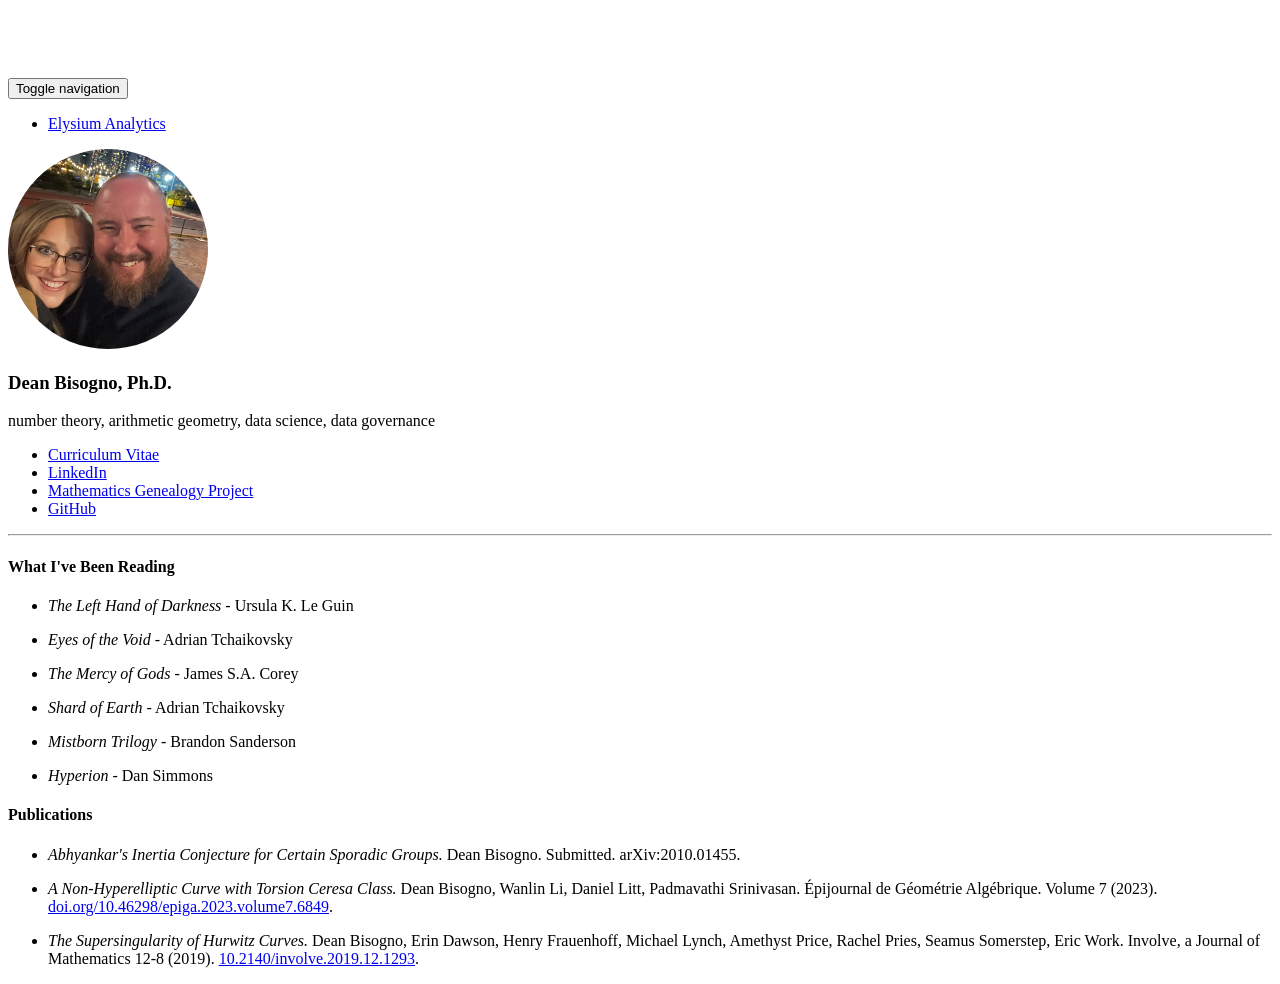
==== index.html @ 3c869a27 "fix linkedin link" ====
<!DOCTYPE html>
<html lang="en">

<head>

    <meta charset="utf-8">
    <meta http-equiv="X-UA-Compatible" content="IE=edge">
    <meta name="viewport" content="width=device-width, initial-scale=1">
    <meta name="description" content="">
    <meta name="author" content="">

    <title>Elysium Analytics</title>

    <!-- Bootstrap Core CSS -->
    <link href="css/bootstrap.min.css" rel="stylesheet">

    <!-- Custom CSS -->
    <style>
    body {
        padding-top: 70px;
        /* Required padding for .navbar-fixed-top. Remove if using .navbar-static-top. Change if height of navigation changes. */
    }
    </style>

    <!-- HTML5 Shim and Respond.js IE8 support of HTML5 elements and media queries -->
    <!-- WARNING: Respond.js doesn't work if you view the page via file:// -->
    <!--[if lt IE 9]>
        <script src="https://oss.maxcdn.com/libs/html5shiv/3.7.0/html5shiv.js"></script>
        <script src="https://oss.maxcdn.com/libs/respond.js/1.4.2/respond.min.js"></script>
    <![endif]-->

</head>

<body>

    <!-- Navigation -->
    <nav class="navbar navbar-inverse navbar-fixed-top" role="navigation">
        <div class="container">
            <!-- Brand and toggle get grouped for better mobile display -->
            <div class="navbar-header">
                <button type="button" class="navbar-toggle" data-toggle="collapse" data-target="#bs-example-navbar-collapse-1">
                    <span class="sr-only">Toggle navigation</span>
                    <span class="icon-bar"></span>
                    <span class="icon-bar"></span>
                    <span class="icon-bar"></span>
                </button>
                <!--<a class="navbar-brand" href="index.html">Dean Bisogno</a>-->
            </div>
            <!-- Collect the nav links, forms, and other content for toggling -->
            <div class="collapse navbar-collapse" id="bs-example-navbar-collapse-1">
                <ul class="nav navbar-nav">
                    <li>
                        <a href="index.html">Elysium Analytics</a>
                    </li>
<!--                     <li>
                        <a href="books.html">Books</a>
                    </li>
                    <li>
                        <a href="games.html">Games</a>
                    </li> -->
                    <!--<li>
                        <a href="contact.html">Contact</a>
                    </li>-->
                </ul>
            </div>
            <!-- /.navbar-collapse -->
        </div>
        <!-- /.container -->
    </nav>

    <!-- Page Content -->
    <div class="container">

        <div class="row">
            <div class="col-lg-3 text-center">
                <img src="images/profile_picture.jpg" alt="Dean and Elle in Tokyo" class="img-responsive" style="max-width: 200px; max-height: 200px; border-radius: 50%;">               
            </div>
            <div class="col-lg-9 text-left">
                <h3>Dean Bisogno, Ph.D.</h3>
                <p class="text-muted">number theory, arithmetic geometry, data science, data governance</p>
                <ul class="list-unstyled">
                    <li><a href="resources/Bisogno_Resume.pdf">Curriculum Vitae</a></li>
                    <li><a href="https://www.linkedin.com/in/deanbisogno/">LinkedIn</a></li>
                    <li><a href="https://www.genealogy.math.ndsu.nodak.edu/id.php?id=275363">Mathematics Genealogy Project</a></li>
                    <li><a href="https://github.com/notcoffeetable">GitHub</a></li>
                </ul>
            </div>
        </div>
        <!-- /.row -->
         <hr />
        <div class="row">
            <div class="col-lg-12 text-left">
                <h4 class="lead text-muted">What I've Been Reading</h4>
                <ul class="list-unstyled">
                    <li><p><em>The Left Hand of Darkness</em> - Ursula K. Le Guin</p>
                    <li><p><em>Eyes of the Void</em> - Adrian Tchaikovsky</p></li>
                    <li><p><em>The Mercy of Gods</em> - James S.A. Corey</p></li>
                    <li><p><em>Shard of Earth</em> - Adrian Tchaikovsky</p></li>
                    <li><p><em>Mistborn Trilogy</em> - Brandon Sanderson</p></li>
                    <li><p><em>Hyperion</em> - Dan Simmons</p></li>                    
                </ul>
            </div>
        </div>
        <div class="row">
            <div class="col-lg-12 text-left">
                <h4 class="lead text-muted">Publications</h4>
                <ul class="list-unstyled">
                    <li><p><em>Abhyankar's Inertia Conjecture for Certain Sporadic Groups.</em> Dean Bisogno. Submitted. arXiv:2010.01455.</p></li>
                    <li><p><em>A Non-Hyperelliptic Curve with Torsion Ceresa Class.</em> Dean Bisogno, Wanlin Li, Daniel Litt, Padmavathi Srinivasan. Épijournal de Géométrie Algébrique. Volume 7 (2023). <a href="https://doi.org/10.46298/epiga.2023.volume7.6849">doi.org/10.46298/epiga.2023.volume7.6849</a>.</p></li>
                    <li><p><em>The Supersingularity of Hurwitz Curves.</em> Dean Bisogno, Erin Dawson, Henry Frauenhoff, Michael Lynch, Amethyst Price, Rachel Pries, Seamus Somerstep, Eric Work. Involve, a Journal of Mathematics 12-8 (2019). <a href="https://doi.org/10.2140/involve.2019.12.1293">10.2140/involve.2019.12.1293</a>.</p></li>
                </ul>
            </div>
        </div>

    </div>
    <!-- /.container -->

    <!-- jQuery Version 1.11.1 -->
    <script src="js/jquery.js"></script>

    <!-- Bootstrap Core JavaScript -->
    <script src="js/bootstrap.min.js"></script>

</body>

</html>
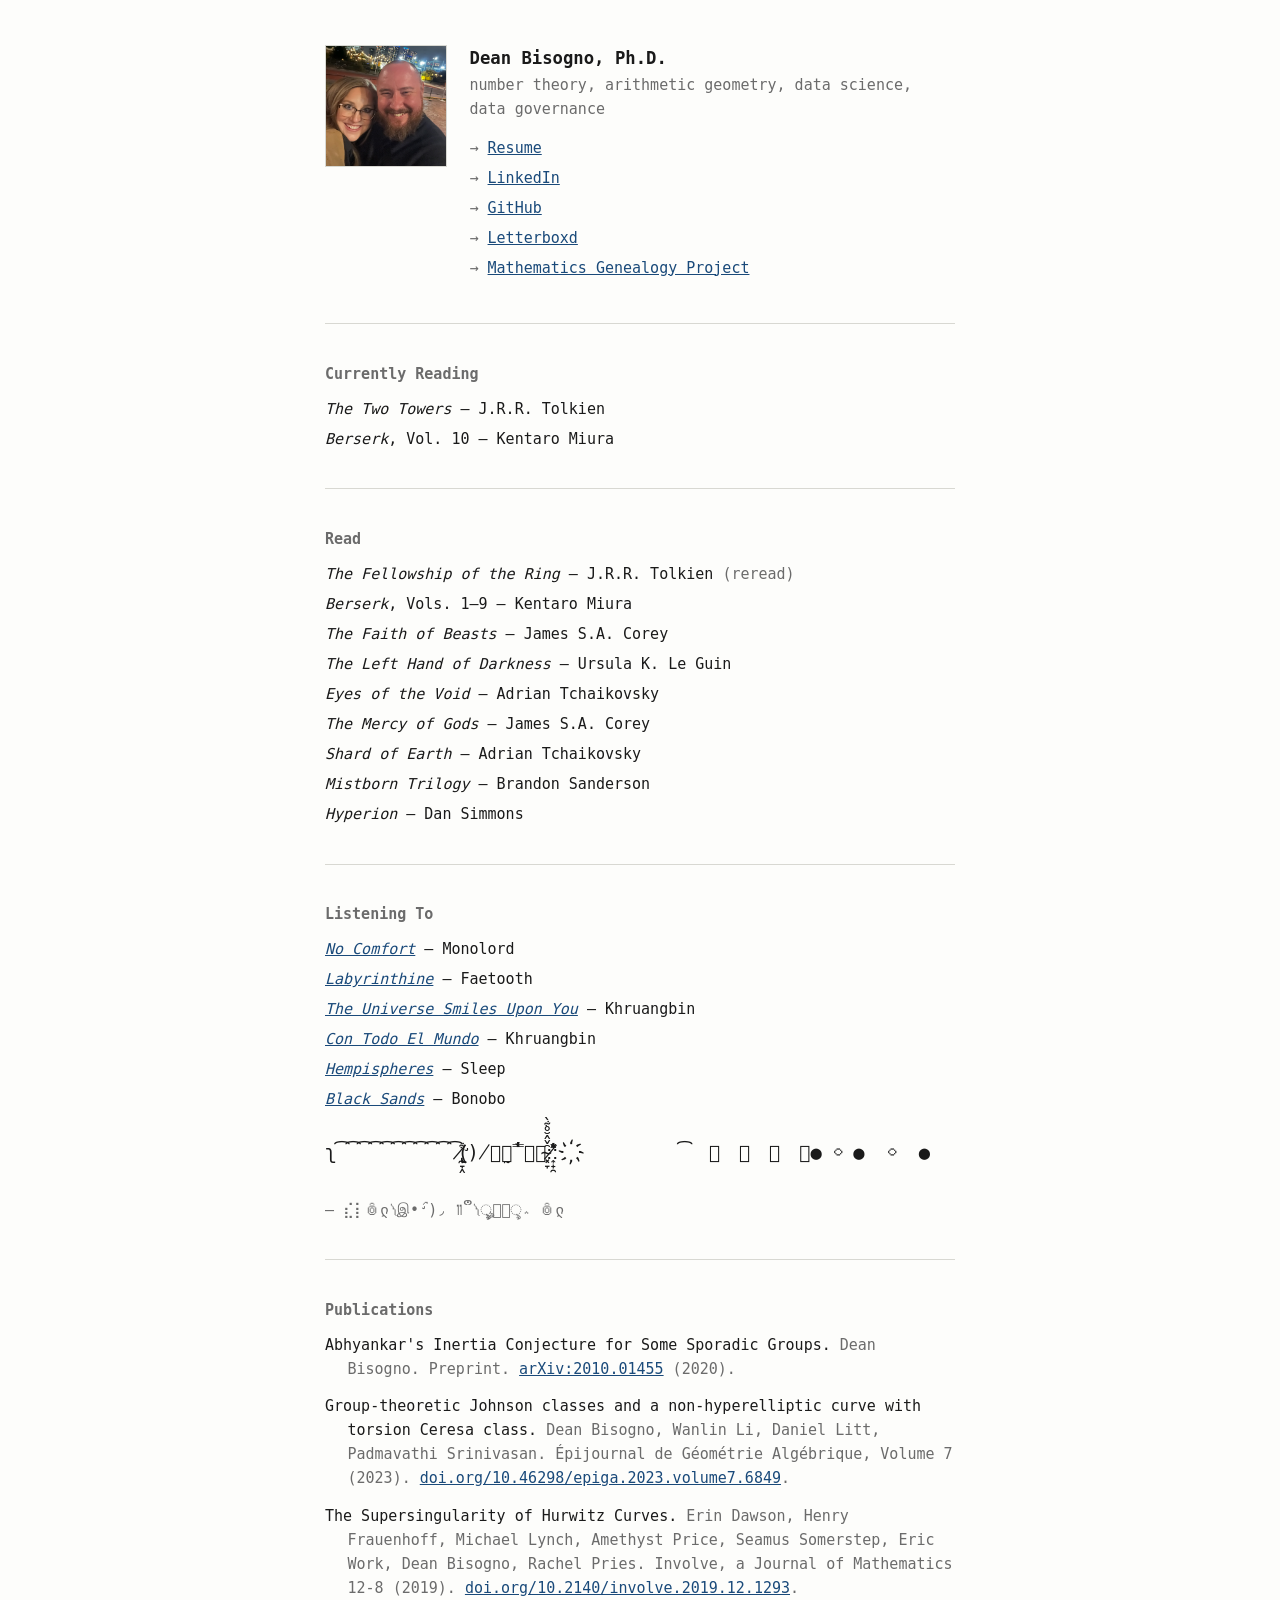
==== commit af3f11c7: "Rebuild the page by hand, drop Bootstrap and jQuery The site was Bootstrap 3.3.1 and jQuery 1.11 beh" ====
--- a/index.html
+++ b/index.html
@@ -2,124 +2,92 @@
 <html lang="en">
 
 <head>
-
     <meta charset="utf-8">
-    <meta http-equiv="X-UA-Compatible" content="IE=edge">
     <meta name="viewport" content="width=device-width, initial-scale=1">
-    <meta name="description" content="">
-    <meta name="author" content="">
-
-    <title>Elysium Analytics</title>
-
-    <!-- Bootstrap Core CSS -->
-    <link href="css/bootstrap.min.css" rel="stylesheet">
-
-    <!-- Custom CSS -->
-    <style>
-    body {
-        padding-top: 70px;
-        /* Required padding for .navbar-fixed-top. Remove if using .navbar-static-top. Change if height of navigation changes. */
-    }
-    </style>
-
-    <!-- HTML5 Shim and Respond.js IE8 support of HTML5 elements and media queries -->
-    <!-- WARNING: Respond.js doesn't work if you view the page via file:// -->
-    <!--[if lt IE 9]>
-        <script src="https://oss.maxcdn.com/libs/html5shiv/3.7.0/html5shiv.js"></script>
-        <script src="https://oss.maxcdn.com/libs/respond.js/1.4.2/respond.min.js"></script>
-    <![endif]-->
-
+    <title>Dean Bisogno</title>
+    <meta name="description" content="Dean Bisogno — number theory, arithmetic geometry, data science, data governance.">
+    <link rel="stylesheet" href="css/style.css">
 </head>
 
 <body>
 
-    <!-- Navigation -->
-    <nav class="navbar navbar-inverse navbar-fixed-top" role="navigation">
-        <div class="container">
-            <!-- Brand and toggle get grouped for better mobile display -->
-            <div class="navbar-header">
-                <button type="button" class="navbar-toggle" data-toggle="collapse" data-target="#bs-example-navbar-collapse-1">
-                    <span class="sr-only">Toggle navigation</span>
-                    <span class="icon-bar"></span>
-                    <span class="icon-bar"></span>
-                    <span class="icon-bar"></span>
-                </button>
-                <!--<a class="navbar-brand" href="index.html">Dean Bisogno</a>-->
-            </div>
-            <!-- Collect the nav links, forms, and other content for toggling -->
-            <div class="collapse navbar-collapse" id="bs-example-navbar-collapse-1">
-                <ul class="nav navbar-nav">
-                    <li>
-                        <a href="index.html">Elysium Analytics</a>
-                    </li>
-<!--                     <li>
-                        <a href="books.html">Books</a>
-                    </li>
-                    <li>
-                        <a href="games.html">Games</a>
-                    </li> -->
-                    <!--<li>
-                        <a href="contact.html">Contact</a>
-                    </li>-->
-                </ul>
-            </div>
-            <!-- /.navbar-collapse -->
+    <header class="masthead">
+        <img src="images/profile_picture.jpg" alt="Dean and Elle in Tokyo">
+        <div>
+            <h1>Dean Bisogno, Ph.D.</h1>
+            <p class="tagline">number theory, arithmetic geometry, data science, data governance</p>
+            <ul class="elsewhere">
+                <li><a href="resources/Bisogno_Resume.pdf">Resume</a></li>
+                <li><a href="https://www.linkedin.com/in/deanbisogno/">LinkedIn</a></li>
+                <li><a href="https://github.com/notcoffeetable">GitHub</a></li>
+                <li><a href="https://letterboxd.com/notcoffeetable/">Letterboxd</a></li>
+                <li><a href="https://www.genealogy.math.ndsu.nodak.edu/id.php?id=275363">Mathematics Genealogy Project</a></li>
+            </ul>
         </div>
-        <!-- /.container -->
-    </nav>
+    </header>
 
-    <!-- Page Content -->
-    <div class="container">
+    <hr>
 
-        <div class="row">
-            <div class="col-lg-3 text-center">
-                <img src="images/profile_picture.jpg" alt="Dean and Elle in Tokyo" class="img-responsive" style="max-width: 200px; max-height: 200px; border-radius: 50%;">               
-            </div>
-            <div class="col-lg-9 text-left">
-                <h3>Dean Bisogno, Ph.D.</h3>
-                <p class="text-muted">number theory, arithmetic geometry, data science, data governance</p>
-                <ul class="list-unstyled">
-                    <li><a href="resources/Bisogno_Resume.pdf">Curriculum Vitae</a></li>
-                    <li><a href="https://www.linkedin.com/in/deanbisogno/">LinkedIn</a></li>
-                    <li><a href="https://www.genealogy.math.ndsu.nodak.edu/id.php?id=275363">Mathematics Genealogy Project</a></li>
-                    <li><a href="https://github.com/notcoffeetable">GitHub</a></li>
-                </ul>
-            </div>
-        </div>
-        <!-- /.row -->
-         <hr />
-        <div class="row">
-            <div class="col-lg-12 text-left">
-                <h4 class="lead text-muted">What I've Been Reading</h4>
-                <ul class="list-unstyled">
-                    <li><p><em>The Left Hand of Darkness</em> - Ursula K. Le Guin</p>
-                    <li><p><em>Eyes of the Void</em> - Adrian Tchaikovsky</p></li>
-                    <li><p><em>The Mercy of Gods</em> - James S.A. Corey</p></li>
-                    <li><p><em>Shard of Earth</em> - Adrian Tchaikovsky</p></li>
-                    <li><p><em>Mistborn Trilogy</em> - Brandon Sanderson</p></li>
-                    <li><p><em>Hyperion</em> - Dan Simmons</p></li>                    
-                </ul>
-            </div>
-        </div>
-        <div class="row">
-            <div class="col-lg-12 text-left">
-                <h4 class="lead text-muted">Publications</h4>
-                <ul class="list-unstyled">
-                    <li><p><em>Abhyankar's Inertia Conjecture for Certain Sporadic Groups.</em> Dean Bisogno. Submitted. arXiv:2010.01455.</p></li>
-                    <li><p><em>A Non-Hyperelliptic Curve with Torsion Ceresa Class.</em> Dean Bisogno, Wanlin Li, Daniel Litt, Padmavathi Srinivasan. Épijournal de Géométrie Algébrique. Volume 7 (2023). <a href="https://doi.org/10.46298/epiga.2023.volume7.6849">doi.org/10.46298/epiga.2023.volume7.6849</a>.</p></li>
-                    <li><p><em>The Supersingularity of Hurwitz Curves.</em> Dean Bisogno, Erin Dawson, Henry Frauenhoff, Michael Lynch, Amethyst Price, Rachel Pries, Seamus Somerstep, Eric Work. Involve, a Journal of Mathematics 12-8 (2019). <a href="https://doi.org/10.2140/involve.2019.12.1293">10.2140/involve.2019.12.1293</a>.</p></li>
-                </ul>
-            </div>
-        </div>
+    <section>
+        <h2>Currently Reading</h2>
+        <ul>
+            <li><em>The Two Towers</em> — J.R.R. Tolkien</li>
+            <li><em>Berserk</em>, Vol. 10 — Kentaro Miura</li>
+        </ul>
+    </section>
 
-    </div>
-    <!-- /.container -->
+    <hr>
 
-    <!-- jQuery Version 1.11.1 -->
-    <script src="js/jquery.js"></script>
+    <section>
+        <h2>Read</h2>
+        <ul>
+            <li><em>The Fellowship of the Ring</em> — J.R.R. Tolkien <span class="note">(reread)</span></li>
+            <li><em>Berserk</em>, Vols. 1–9 — Kentaro Miura</li>
+            <li><em>The Faith of Beasts</em> — James S.A. Corey</li>
+            <li><em>The Left Hand of Darkness</em> — Ursula K. Le Guin</li>
+            <li><em>Eyes of the Void</em> — Adrian Tchaikovsky</li>
+            <li><em>The Mercy of Gods</em> — James S.A. Corey</li>
+            <li><em>Shard of Earth</em> — Adrian Tchaikovsky</li>
+            <li><em>Mistborn Trilogy</em> — Brandon Sanderson</li>
+            <li><em>Hyperion</em> — Dan Simmons</li>
+        </ul>
+    </section>
 
-    <!-- Bootstrap Core JavaScript -->
-    <script src="js/bootstrap.min.js"></script>
+    <hr>
+
+    <section>
+        <h2>Listening To</h2>
+        <ul>
+            <li><a href="https://monolord.bandcamp.com/album/no-comfort"><em>No Comfort</em></a> — Monolord</li>
+            <li><a href="https://faetooth.bandcamp.com/album/labyrinthine"><em>Labyrinthine</em></a> — Faetooth</li>
+            <li><a href="https://khruangbin.bandcamp.com/album/the-universe-smiles-upon-you"><em>The Universe Smiles Upon You</em></a> — Khruangbin</li>
+            <li><a href="https://khruangbin.bandcamp.com/album/con-todo-el-mundo-world-ex-n-s-america"><em>Con Todo El Mundo</em></a> — Khruangbin</li>
+            <li><a href="https://sleep.bandcamp.com/album/hempispheres"><em>Hempispheres</em></a> — Sleep</li>
+            <li><a href="https://bonobomusic.bandcamp.com/album/black-sands"><em>Black Sands</em></a> — Bonobo</li>
+            <li class="art-entry">
+                <a class="art-link" href="https://00000ooooo.bandcamp.com/album/--5" aria-label="Bandcamp title 00000ooooo"><span class="art-title" aria-hidden="true">ʅ͡͡͡͡͡͡͡͡͡͡͡(̸̢̛̼̞̭͋ͅ)̸͚̰͛̔̾̀̿͒͂:̴͓̞̑̌̂̆̊͋̀:̸͎̟̯̂̓̌　҉　　　　　͡　͞　͞　͞　҉● ࿀ ●  ࿀  ●　　　҉⃝ 　　　⃝͢ ͞　　　͘　͞⃝̕ ͢　　　　̛　⃝ 　　　̸　̡　　͢⃝̧ 　͡　͡　　̀　̧　̢⃝͜ 　 　҉　　͞　͞　⃝͞ 　͞　͡⃝  ⃝҉҈҉҈҉҈҉҈҉҈҉ :̶̢͙͙͕̠̩͆(̷̮͍͚̫͚͂̍)̵̳̗̊(　̟̞̝̜̙̘̗̖҉̵̴̨̧̢̡̼̻̺̹̳̲̱̰̯̮̭̬̫̪̩̦̥</span></a>
+                <span class="art-by">— ⣎⡇ꉺლ༽இ•̛)ྀ◞ ༎ຶ ༽ৣৢ؞ৢ؞ؖ ꉺლ</span>
+            </li>
+        </ul>
+    </section>
+
+    <hr>
+
+    <section>
+        <h2>Publications</h2>
+        <ul class="bib">
+            <li><cite>Abhyankar's Inertia Conjecture for Some Sporadic Groups.</cite>
+                Dean Bisogno. Preprint. <a href="https://arxiv.org/abs/2010.01455">arXiv:2010.01455</a> (2020).</li>
+            <li><cite>Group-theoretic Johnson classes and a non-hyperelliptic curve with torsion Ceresa class.</cite>
+                Dean Bisogno, Wanlin Li, Daniel Litt, Padmavathi Srinivasan.
+                Épijournal de Géométrie Algébrique, Volume 7 (2023).
+                <a href="https://doi.org/10.46298/epiga.2023.volume7.6849">doi.org/10.46298/epiga.2023.volume7.6849</a>.</li>
+            <li><cite>The Supersingularity of Hurwitz Curves.</cite>
+                Erin Dawson, Henry Frauenhoff, Michael Lynch, Amethyst Price, Seamus Somerstep, Eric Work, Dean Bisogno, Rachel Pries.
+                Involve, a Journal of Mathematics 12-8 (2019).
+                <a href="https://doi.org/10.2140/involve.2019.12.1293">doi.org/10.2140/involve.2019.12.1293</a>.</li>
+        </ul>
+    </section>
 
 </body>
 
--- a/css/style.css
+++ b/css/style.css
@@ -0,0 +1,176 @@
+/* elysiumanalytics.io — one stylesheet, no framework. */
+
+:root {
+    --ink:   #1a1a1a;
+    --paper: #fdfdfb;
+    --faint: #6b6b6b;
+    --rule:  #d8d8d2;
+    --link:  #1a4a7a;
+}
+
+@media (prefers-color-scheme: dark) {
+    :root {
+        --ink:   #dcdcd6;
+        --paper: #16171a;
+        --faint: #8f8f88;
+        --rule:  #33343a;
+        --link:  #8ab4dd;
+    }
+}
+
+body {
+    font-family: "SF Mono", SFMono-Regular, Menlo, Consolas, "DejaVu Sans Mono", monospace;
+    font-size: 15px;
+    line-height: 1.6;
+    color: var(--ink);
+    background: var(--paper);
+    max-width: 42em;
+    margin: 0 auto;
+    padding: 3em 1.5em 5em;
+    overflow-wrap: break-word;
+}
+
+h1 {
+    font-size: 1.15em;
+    font-weight: bold;
+    margin: 0;
+}
+
+h2 {
+    font-size: 1em;
+    font-weight: bold;
+    color: var(--faint);
+    margin: 0 0 0.75em;
+}
+
+p {
+    margin: 0 0 0.4em;
+}
+
+a {
+    color: var(--link);
+}
+
+a:hover {
+    text-decoration: none;
+}
+
+.bib a {
+    overflow-wrap: anywhere;
+}
+
+hr {
+    border: 0;
+    border-top: 1px solid var(--rule);
+    margin: 2.5em 0;
+}
+
+ul {
+    list-style: none;
+    margin: 0;
+    padding: 0;
+}
+
+li {
+    margin-bottom: 0.4em;
+}
+
+.note {
+    color: var(--faint);
+}
+
+.tagline {
+    color: var(--faint);
+    margin-bottom: 1em;
+}
+
+/* Header: photo beside the name, stacking on narrow screens. */
+.masthead {
+    display: flex;
+    gap: 1.5em;
+    align-items: flex-start;
+    flex-wrap: wrap;
+}
+
+.masthead img {
+    width: 120px;
+    height: 120px;
+    object-fit: cover;
+    border: 1px solid var(--rule);
+}
+
+.masthead div {
+    flex: 1 1 18em;
+}
+
+.elsewhere li::before {
+    content: "\2192\00a0";
+    color: var(--faint);
+}
+
+/* Publications: hanging indent, the way a bibliography sets. */
+.bib li {
+    padding-left: 1.5em;
+    text-indent: -1.5em;
+    margin-bottom: 0.9em;
+    color: var(--faint);
+}
+
+.bib cite {
+    font-style: normal;
+    color: var(--ink);
+}
+
+/* Narrow screens: stack the masthead, tighten the gutters. */
+@media (max-width: 30em) {
+    body {
+        padding: 2em 1.1em 4em;
+    }
+
+    .masthead {
+        gap: 1em;
+    }
+
+    .masthead img {
+        width: 96px;
+        height: 96px;
+    }
+
+    .bib li {
+        padding-left: 1em;
+        text-indent: -1em;
+    }
+}
+
+/* One album's title is Unicode art. The spacing and the stacked combining
+   marks are the piece, so preserve them exactly: pre-formatted, free to
+   scroll sideways, and padded enough that 17 stacked descenders clear the
+   line below instead of colliding with it. */
+.art-entry {
+    margin-bottom: 0.4em;
+}
+
+.art-title {
+    display: block;
+    white-space: pre;
+    overflow-x: auto;
+    overflow-y: visible;
+    line-height: 1;
+    font-size: 1.25em;
+    padding: 1.4em 0 3em;
+}
+
+.art-link {
+    text-decoration: none;
+    color: var(--ink);
+}
+
+.art-link:hover .art-title {
+    color: var(--link);
+}
+
+.art-by {
+    display: block;
+    color: var(--faint);
+    margin-top: -1.4em;
+}
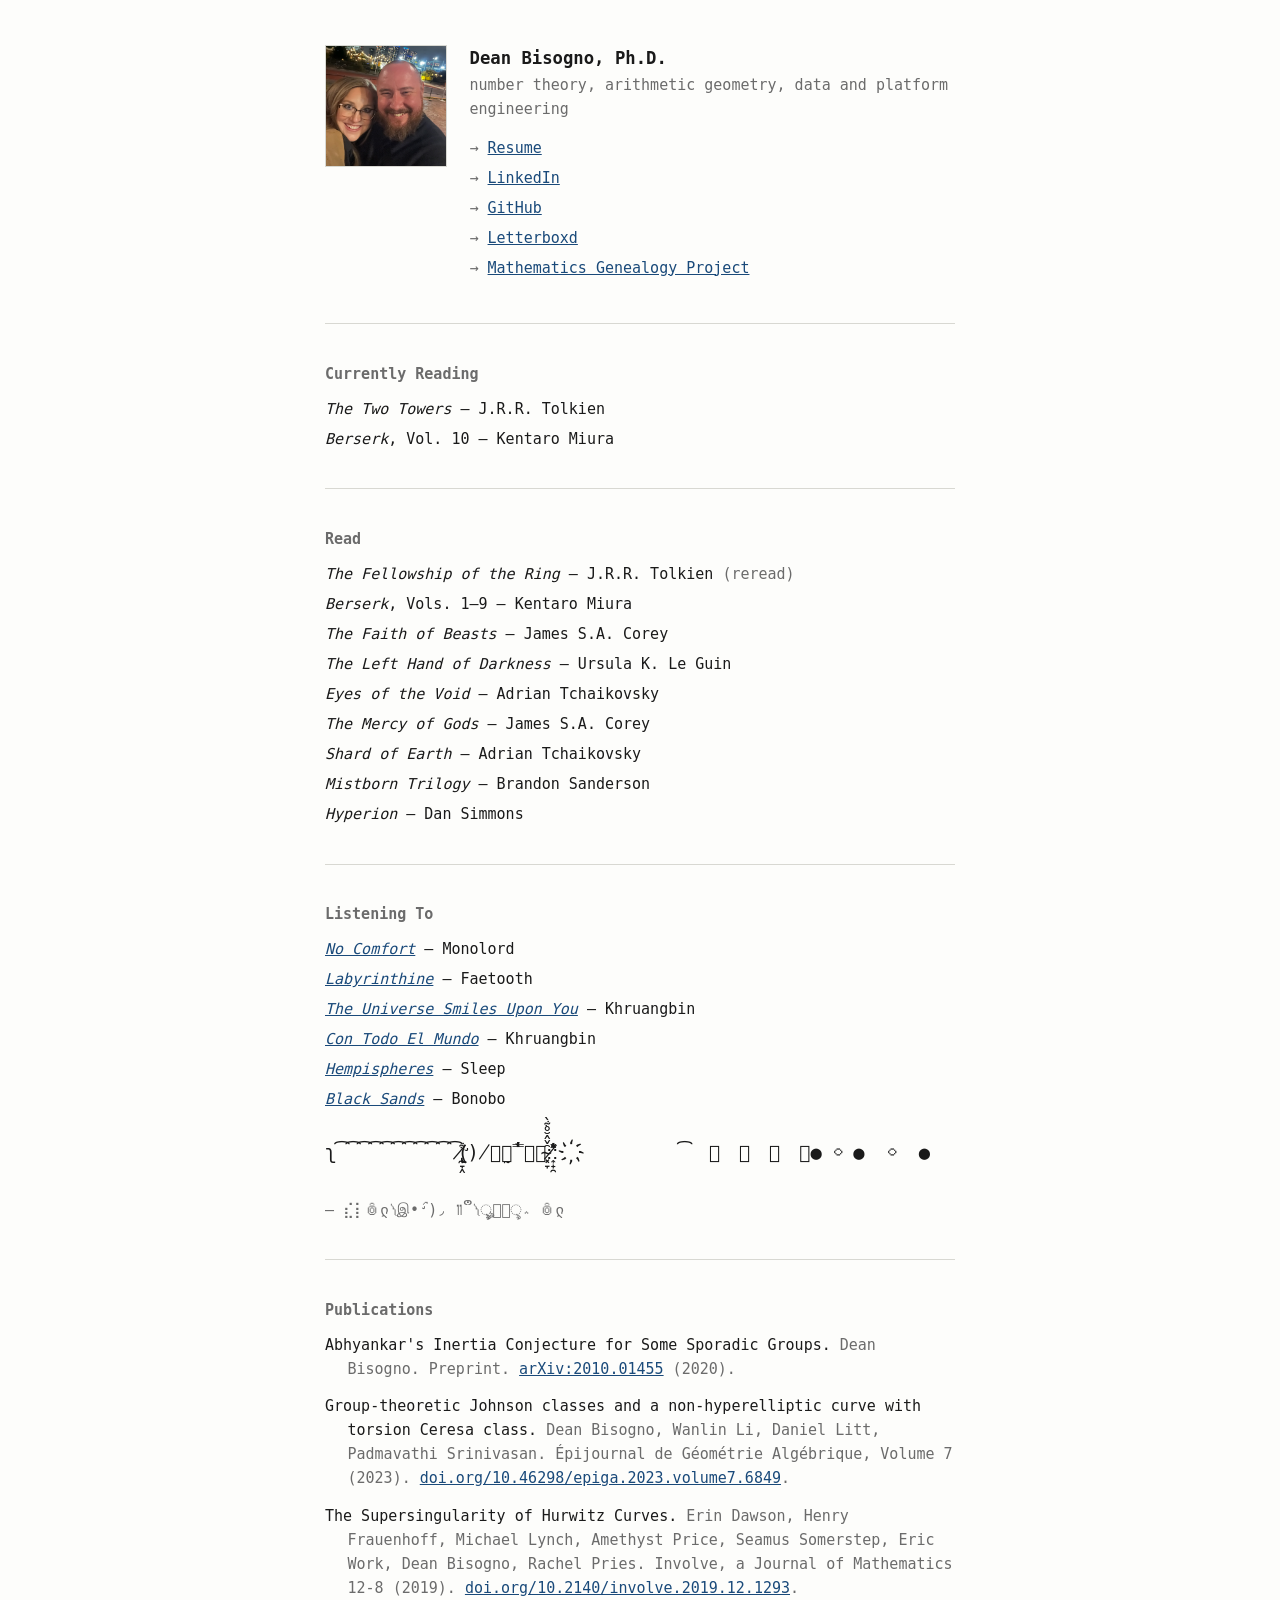
==== commit edd600a6: "Update tagline to data and platform engineering Drops "data science, data governance", which no long" ====
--- a/index.html
+++ b/index.html
@@ -5,7 +5,7 @@
     <meta charset="utf-8">
     <meta name="viewport" content="width=device-width, initial-scale=1">
     <title>Dean Bisogno</title>
-    <meta name="description" content="Dean Bisogno — number theory, arithmetic geometry, data science, data governance.">
+    <meta name="description" content="Dean Bisogno — number theory, arithmetic geometry, data and platform engineering.">
     <link rel="stylesheet" href="css/style.css">
 </head>
 
@@ -15,7 +15,7 @@
         <img src="images/profile_picture.jpg" alt="Dean and Elle in Tokyo">
         <div>
             <h1>Dean Bisogno, Ph.D.</h1>
-            <p class="tagline">number theory, arithmetic geometry, data science, data governance</p>
+            <p class="tagline">number theory, arithmetic geometry, data and platform engineering</p>
             <ul class="elsewhere">
                 <li><a href="resources/Bisogno_Resume.pdf">Resume</a></li>
                 <li><a href="https://www.linkedin.com/in/deanbisogno/">LinkedIn</a></li>
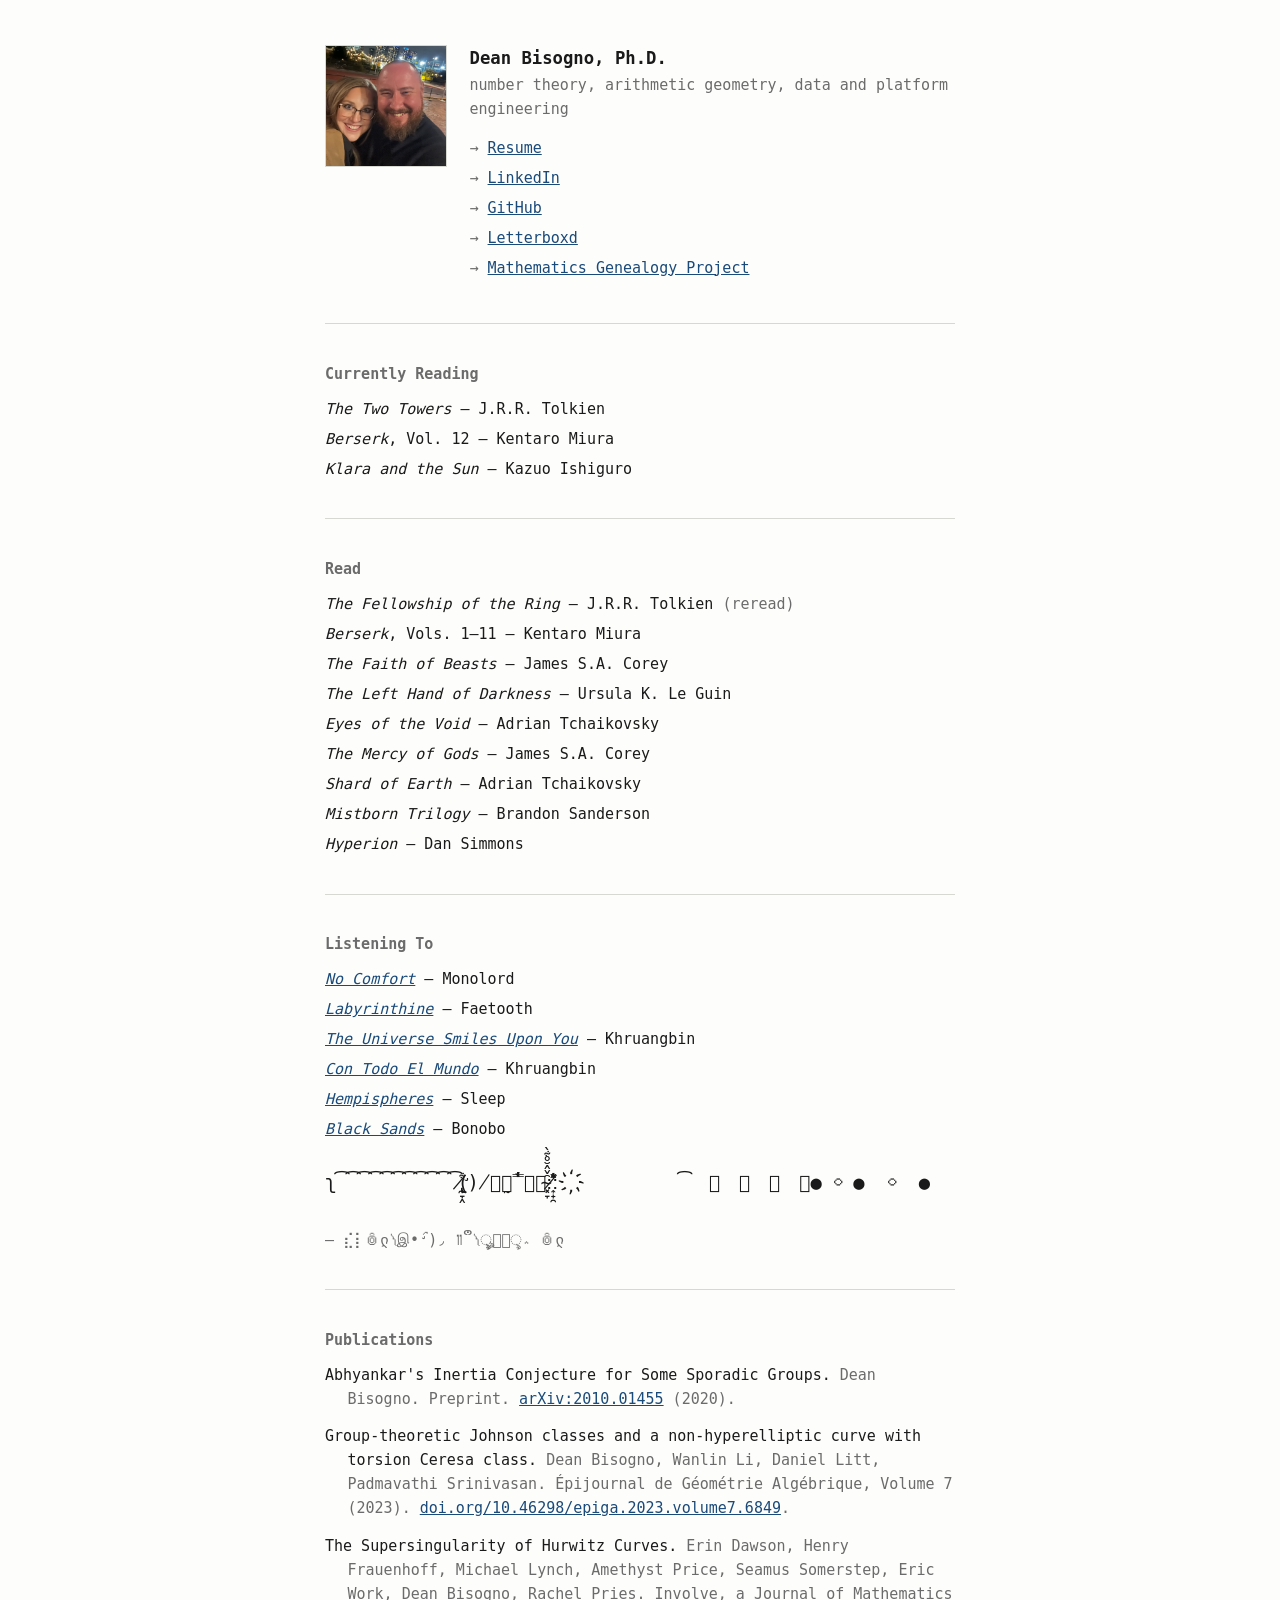
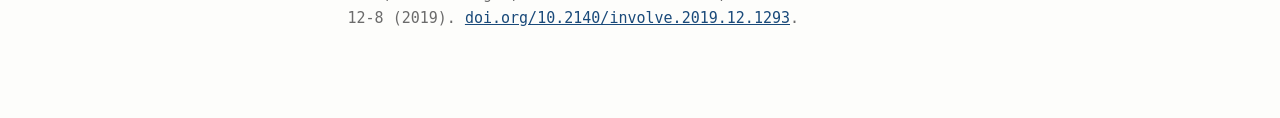
==== commit fd0885f8: "update reading list" ====
--- a/index.html
+++ b/index.html
@@ -32,7 +32,8 @@
         <h2>Currently Reading</h2>
         <ul>
             <li><em>The Two Towers</em> — J.R.R. Tolkien</li>
-            <li><em>Berserk</em>, Vol. 10 — Kentaro Miura</li>
+            <li><em>Berserk</em>, Vol. 12 — Kentaro Miura</li>
+            <li><em>Klara and the Sun</em> — Kazuo Ishiguro</li>
         </ul>
     </section>
 
@@ -42,7 +43,7 @@
         <h2>Read</h2>
         <ul>
             <li><em>The Fellowship of the Ring</em> — J.R.R. Tolkien <span class="note">(reread)</span></li>
-            <li><em>Berserk</em>, Vols. 1–9 — Kentaro Miura</li>
+            <li><em>Berserk</em>, Vols. 1–11 — Kentaro Miura</li>
             <li><em>The Faith of Beasts</em> — James S.A. Corey</li>
             <li><em>The Left Hand of Darkness</em> — Ursula K. Le Guin</li>
             <li><em>Eyes of the Void</em> — Adrian Tchaikovsky</li>
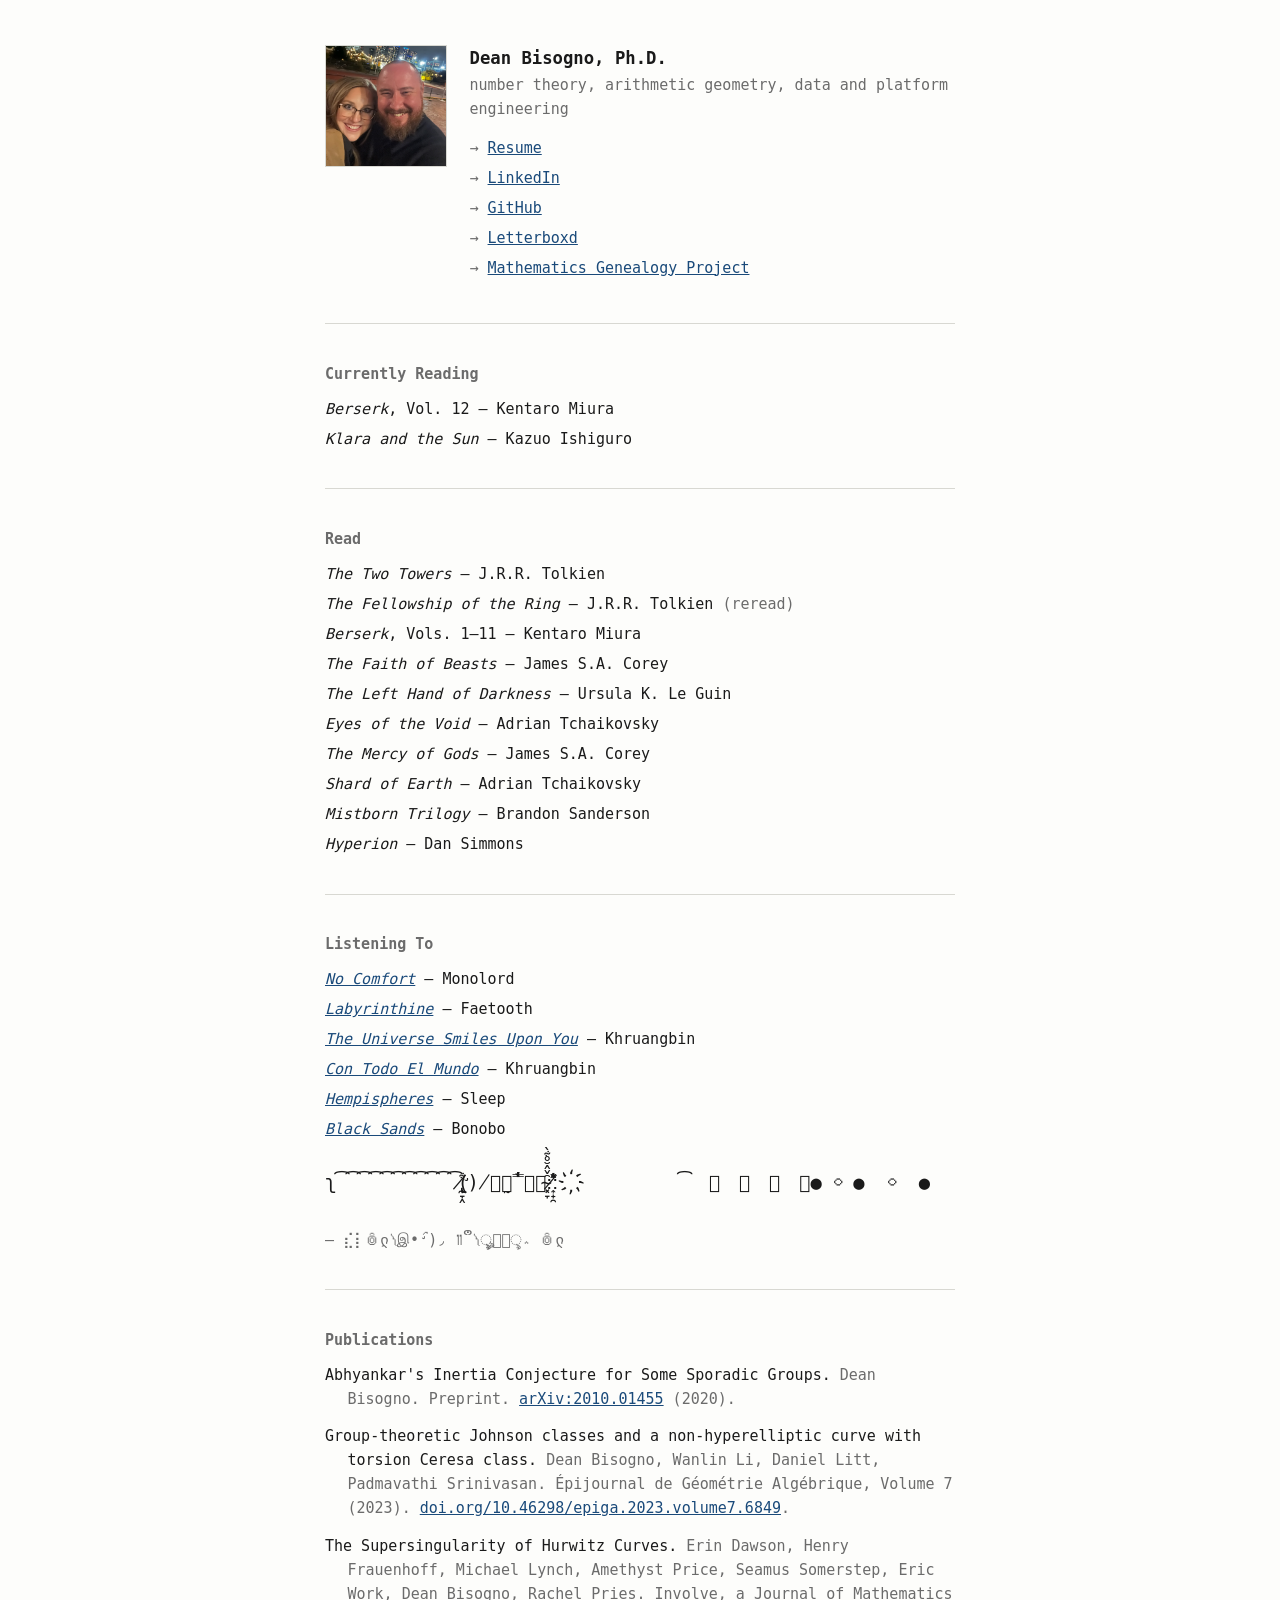
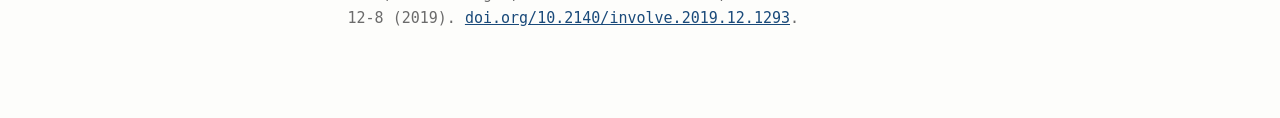
==== commit cefbc325: "update reading list" ====
--- a/index.html
+++ b/index.html
@@ -31,7 +31,6 @@
     <section>
         <h2>Currently Reading</h2>
         <ul>
-            <li><em>The Two Towers</em> — J.R.R. Tolkien</li>
             <li><em>Berserk</em>, Vol. 12 — Kentaro Miura</li>
             <li><em>Klara and the Sun</em> — Kazuo Ishiguro</li>
         </ul>
@@ -42,6 +41,7 @@
     <section>
         <h2>Read</h2>
         <ul>
+            <li><em>The Two Towers</em> — J.R.R. Tolkien</li>
             <li><em>The Fellowship of the Ring</em> — J.R.R. Tolkien <span class="note">(reread)</span></li>
             <li><em>Berserk</em>, Vols. 1–11 — Kentaro Miura</li>
             <li><em>The Faith of Beasts</em> — James S.A. Corey</li>
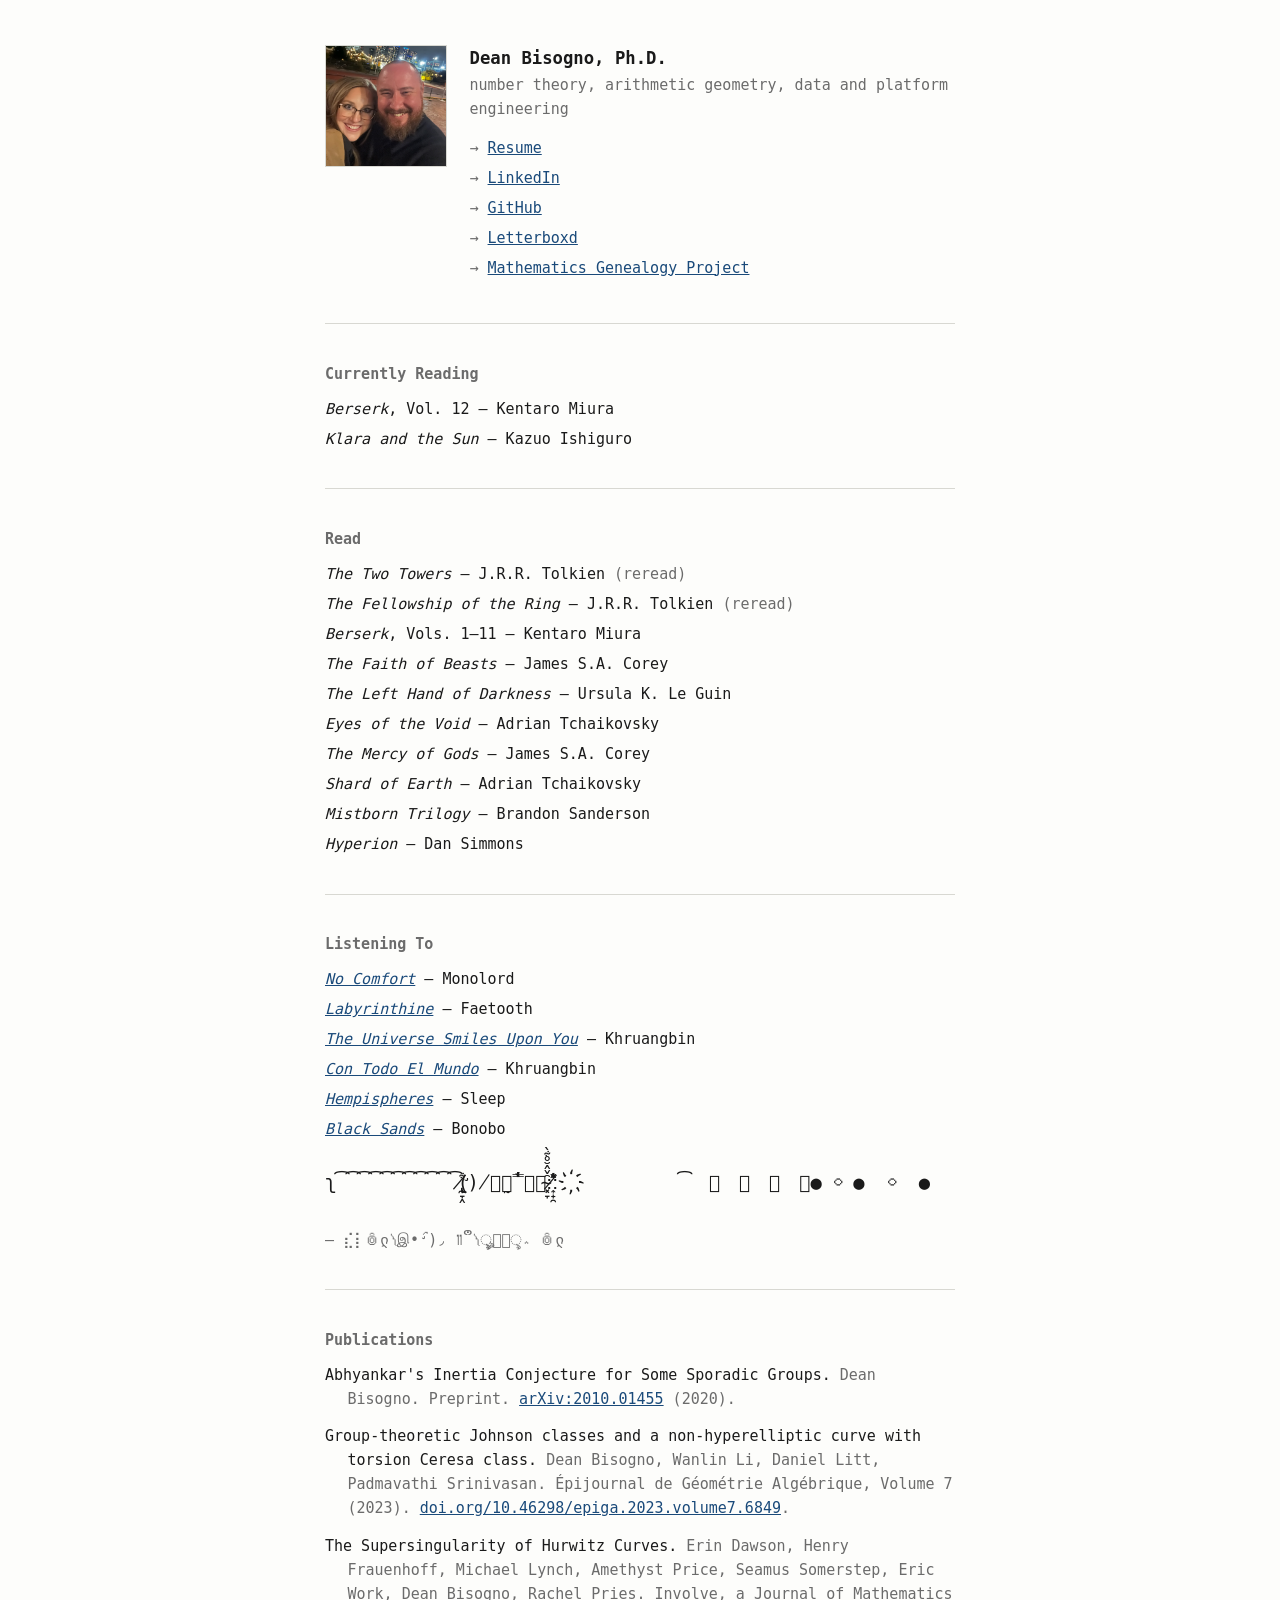
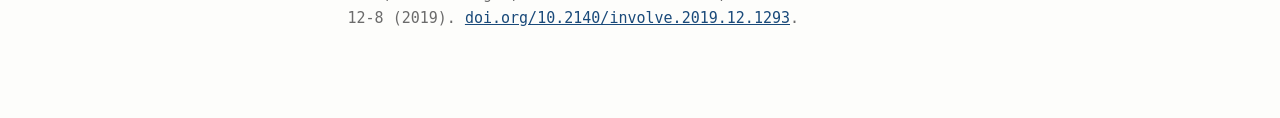
==== commit 441f28fd: "missed note" ====
--- a/index.html
+++ b/index.html
@@ -41,7 +41,7 @@
     <section>
         <h2>Read</h2>
         <ul>
-            <li><em>The Two Towers</em> — J.R.R. Tolkien</li>
+            <li><em>The Two Towers</em> — J.R.R. Tolkien <span class="note">(reread)</span></li>
             <li><em>The Fellowship of the Ring</em> — J.R.R. Tolkien <span class="note">(reread)</span></li>
             <li><em>Berserk</em>, Vols. 1–11 — Kentaro Miura</li>
             <li><em>The Faith of Beasts</em> — James S.A. Corey</li>
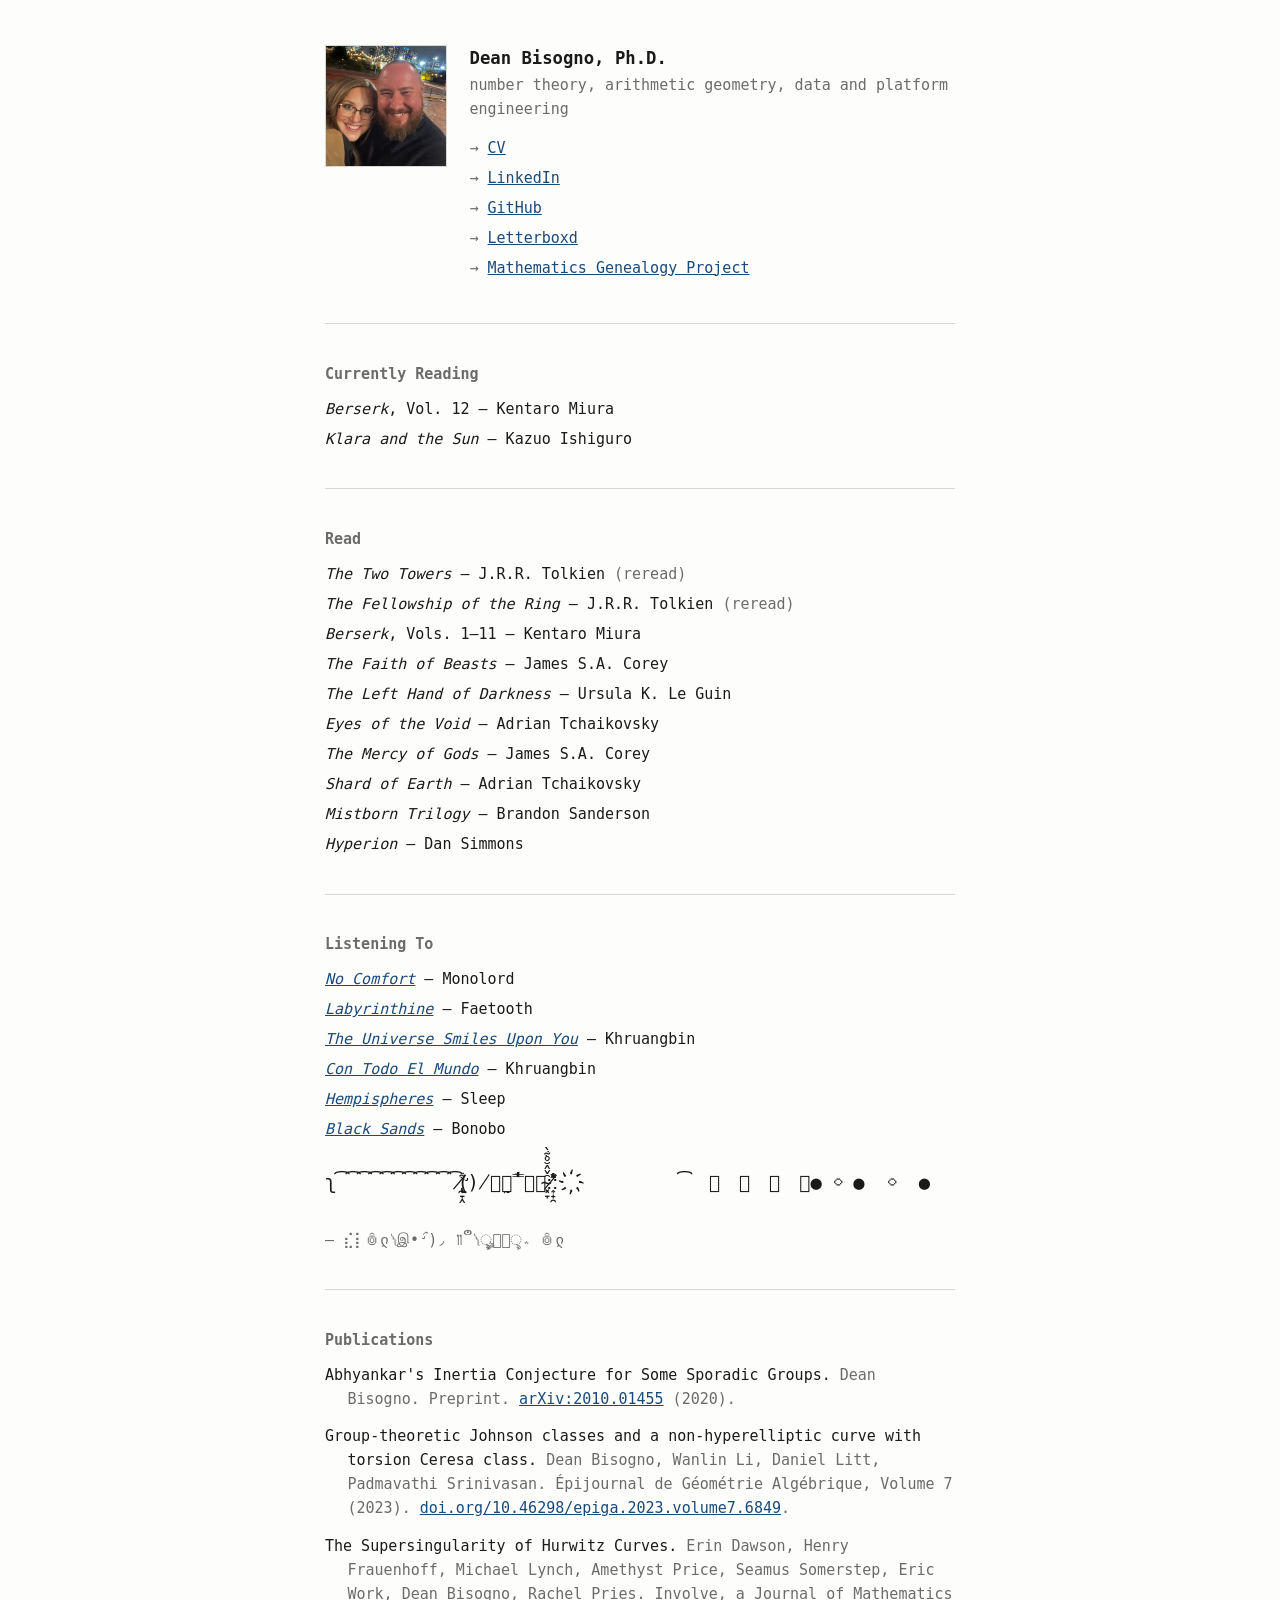
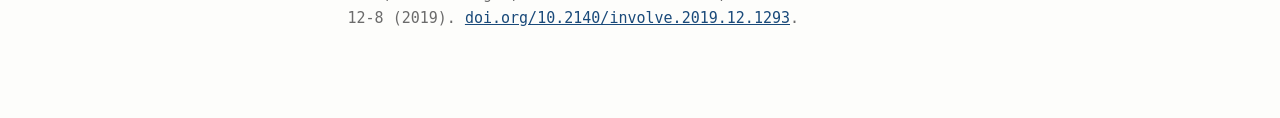
==== commit a09501d8: "Replace the resume with the long-form CV" ====
--- a/index.html
+++ b/index.html
@@ -17,7 +17,7 @@
             <h1>Dean Bisogno, Ph.D.</h1>
             <p class="tagline">number theory, arithmetic geometry, data and platform engineering</p>
             <ul class="elsewhere">
-                <li><a href="resources/Bisogno_Resume.pdf">Resume</a></li>
+                <li><a href="resources/Bisogno_CV.pdf">CV</a></li>
                 <li><a href="https://www.linkedin.com/in/deanbisogno/">LinkedIn</a></li>
                 <li><a href="https://github.com/notcoffeetable">GitHub</a></li>
                 <li><a href="https://letterboxd.com/notcoffeetable/">Letterboxd</a></li>
--- a/css/style.css
+++ b/css/style.css
@@ -1,4 +1,4 @@
-/* elysiumanalytics.io — one stylesheet, no framework. */
+/* elysiumanalytics.io stylesheet */
 
 :root {
     --ink:   #1a1a1a;
@@ -84,7 +84,7 @@
     margin-bottom: 1em;
 }
 
-/* Header: photo beside the name, stacking on narrow screens. */
+/* Header */
 .masthead {
     display: flex;
     gap: 1.5em;
@@ -108,7 +108,7 @@
     color: var(--faint);
 }
 
-/* Publications: hanging indent, the way a bibliography sets. */
+/* Publications: hanging indent */
 .bib li {
     padding-left: 1.5em;
     text-indent: -1.5em;
@@ -121,7 +121,7 @@
     color: var(--ink);
 }
 
-/* Narrow screens: stack the masthead, tighten the gutters. */
+/* Narrow screens */
 @media (max-width: 30em) {
     body {
         padding: 2em 1.1em 4em;
@@ -142,10 +142,7 @@
     }
 }
 
-/* One album's title is Unicode art. The spacing and the stacked combining
-   marks are the piece, so preserve them exactly: pre-formatted, free to
-   scroll sideways, and padded enough that 17 stacked descenders clear the
-   line below instead of colliding with it. */
+/* special formatting for OoOoo album */
 .art-entry {
     margin-bottom: 0.4em;
 }
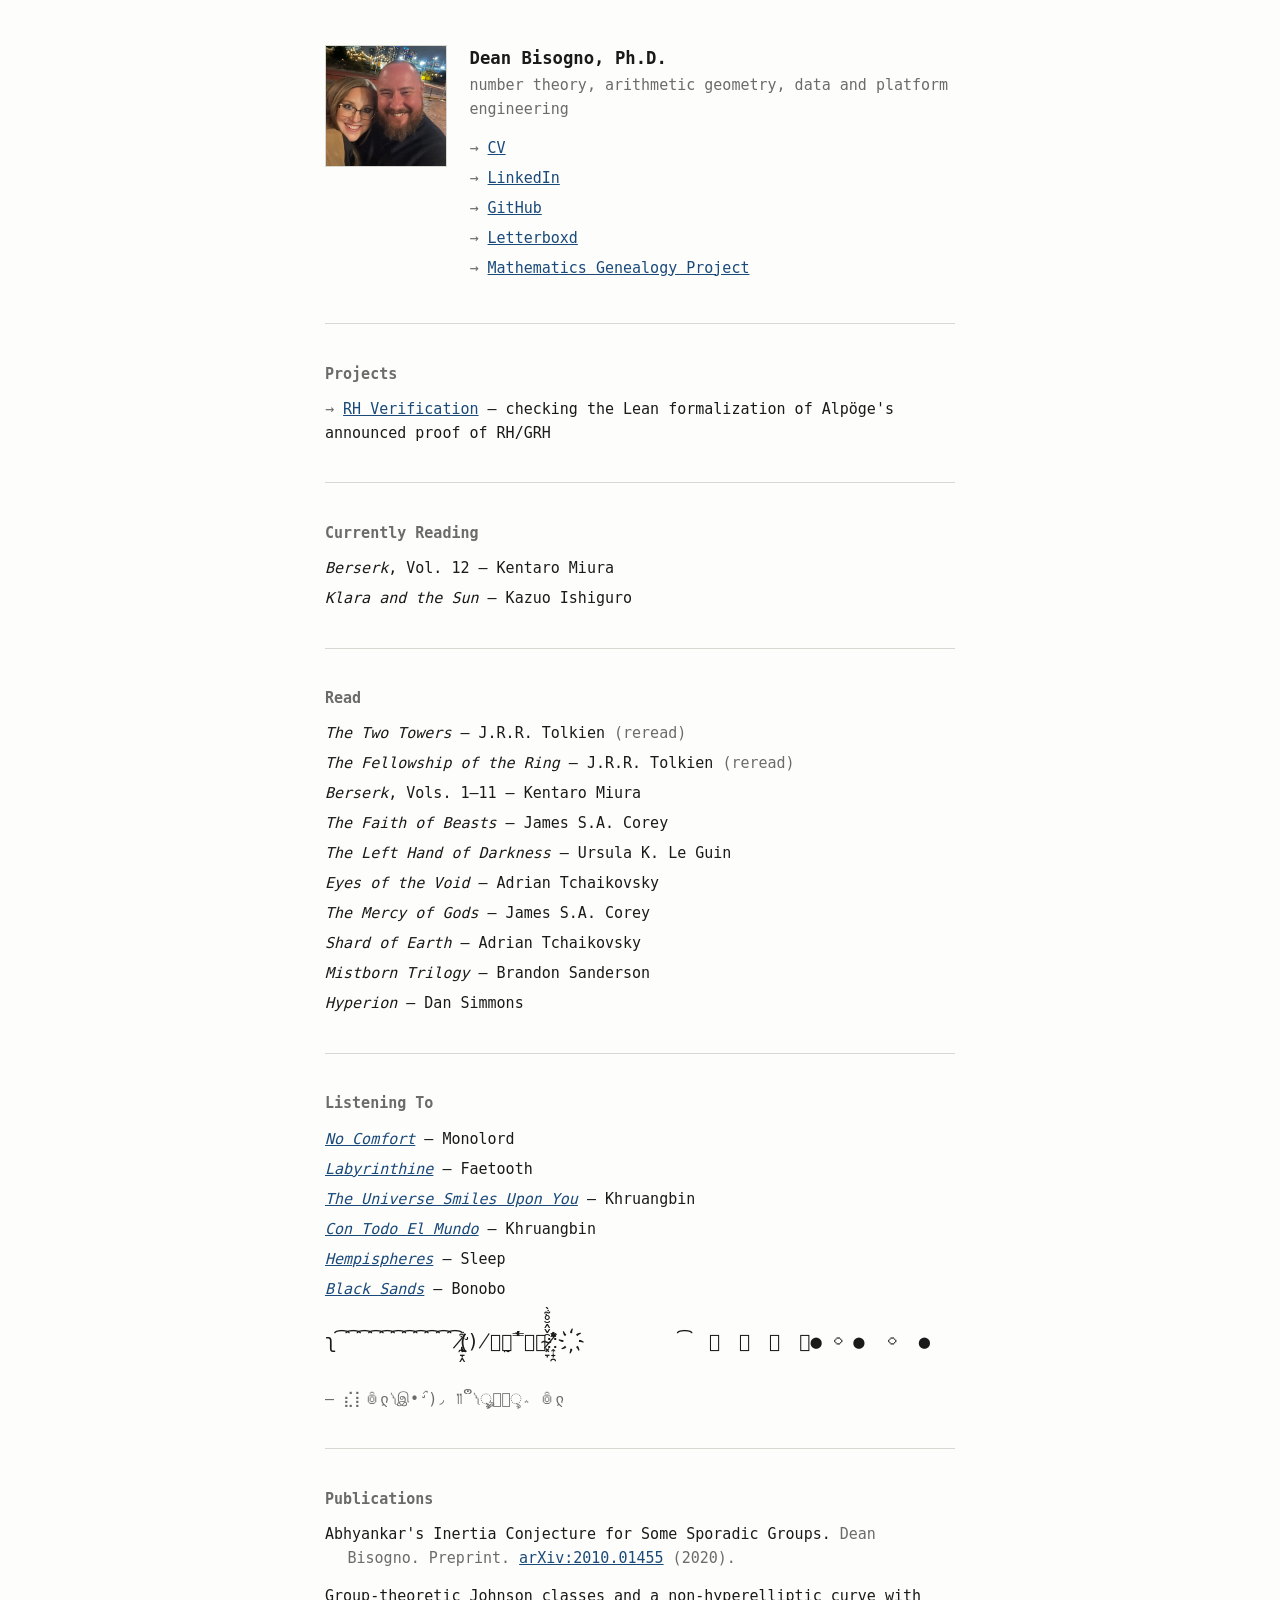
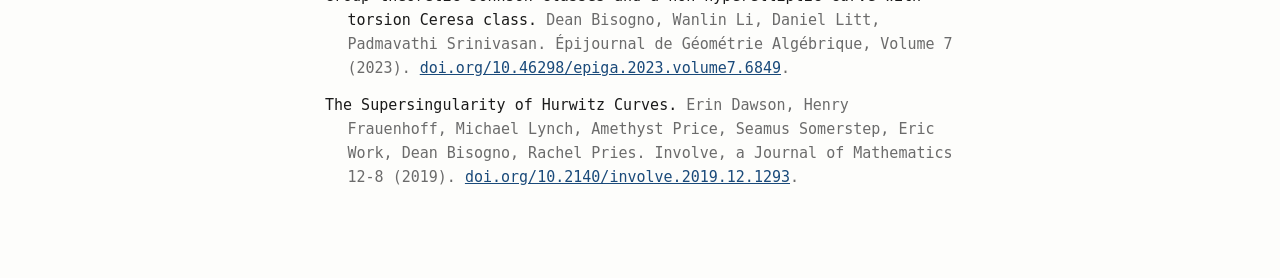
==== commit f504daee: "Add RH verification page and front-page link" ====
--- a/index.html
+++ b/index.html
@@ -25,6 +25,15 @@
             </ul>
         </div>
     </header>
+
+    <hr>
+
+    <section>
+        <h2>Projects</h2>
+        <ul class="elsewhere">
+            <li><a href="rh-verification.html">RH Verification</a> — checking the Lean formalization of Alpöge's announced proof of RH/GRH</li>
+        </ul>
+    </section>
 
     <hr>
 
--- a/css/style.css
+++ b/css/style.css
@@ -140,6 +140,44 @@
         padding-left: 1em;
         text-indent: -1em;
     }
+}
+
+/* RH verification page */
+.back {
+    margin-bottom: 2em;
+}
+
+.status {
+    color: var(--faint);
+}
+
+.status.done {
+    color: var(--ink);
+}
+
+.steps li {
+    padding-left: 1.5em;
+    text-indent: -1.5em;
+    margin-bottom: 0.9em;
+}
+
+.steps .detail {
+    display: block;
+    text-indent: 0;
+    color: var(--faint);
+}
+
+.log li {
+    margin-bottom: 0.9em;
+}
+
+pre {
+    font-family: inherit;
+    font-size: 0.8em;
+    line-height: 1.5;
+    overflow-x: auto;
+    padding: 0.75em 0;
+    margin: 0 0 0.75em;
 }
 
 /* special formatting for OoOoo album */
